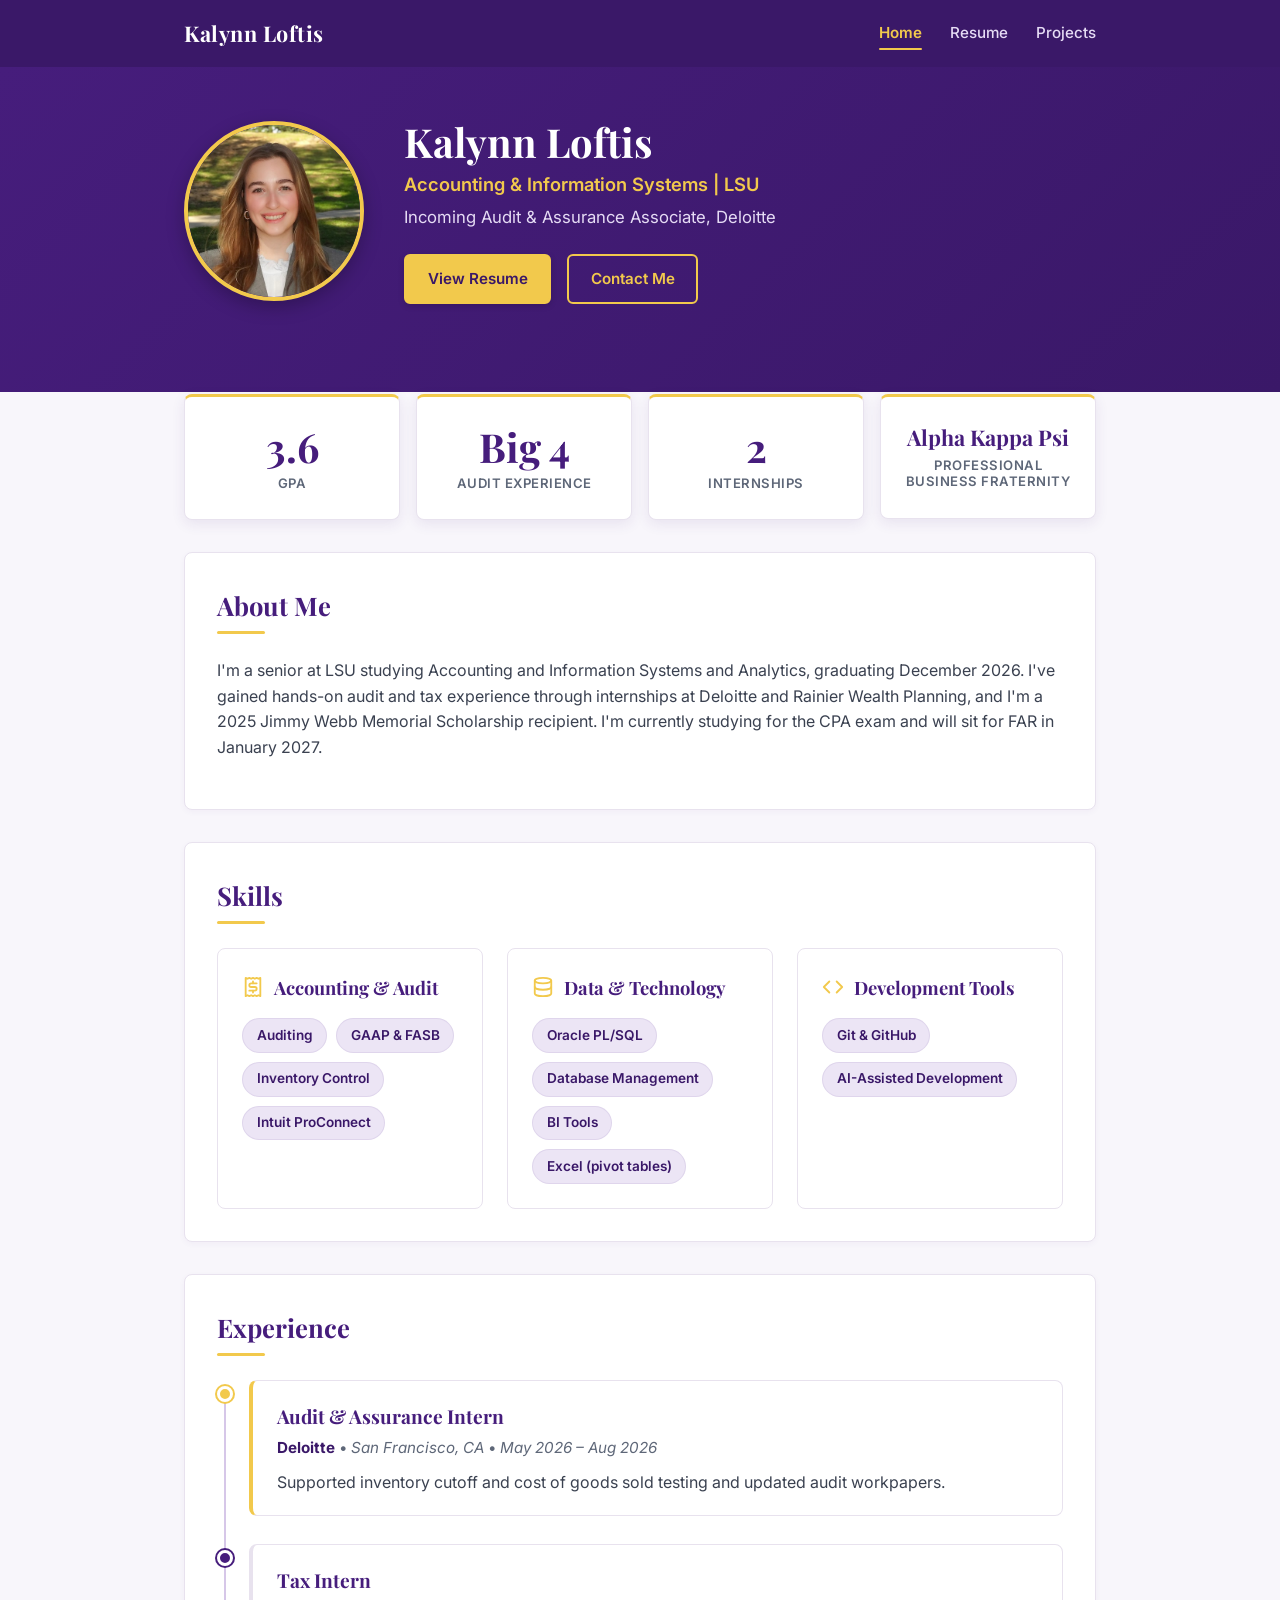
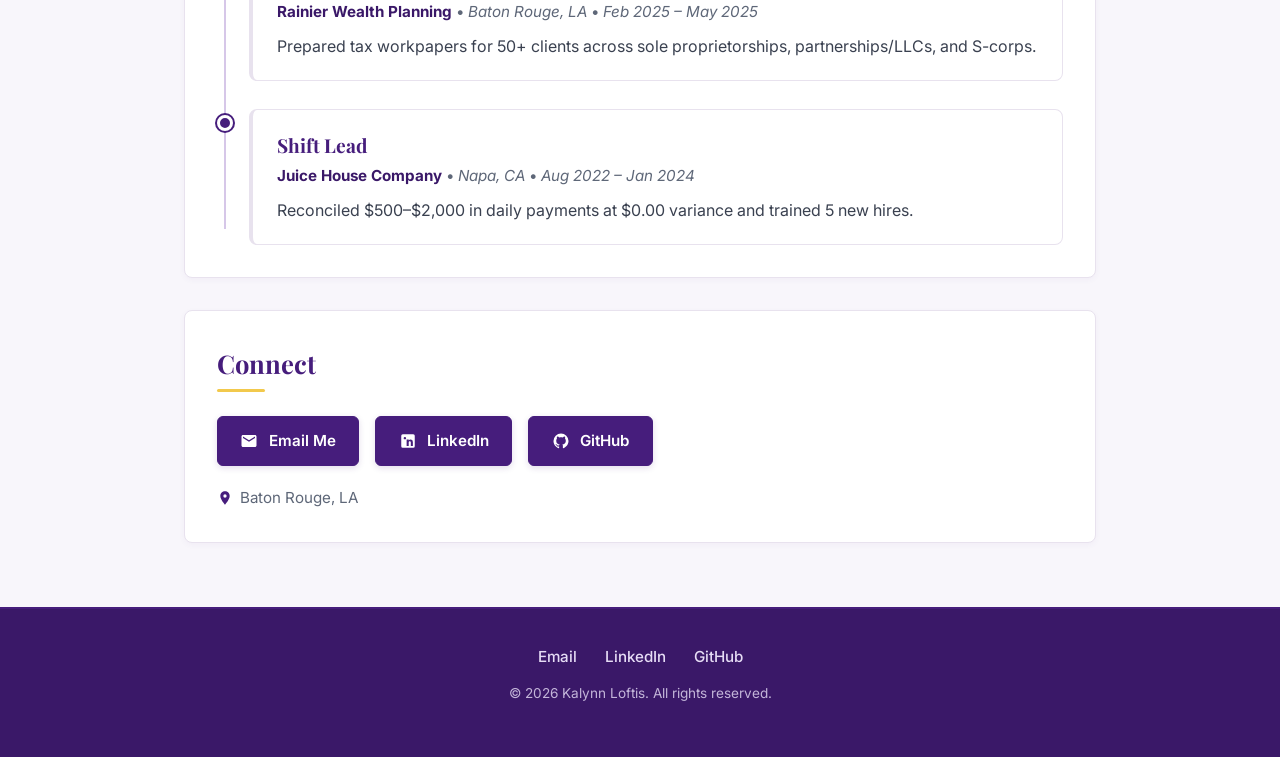
==== index.html @ 064699c9 "Add CPA exam plans to About Me and Professional Development on resume" ====
<!DOCTYPE html>
<html lang="en">
<head>
  <meta charset="UTF-8">
  <meta name="viewport" content="width=device-width, initial-scale=1.0">
  <title>Home | Kalynn Loftis - Accounting & Information Systems</title>
  <link rel="preconnect" href="https://fonts.googleapis.com">
  <link rel="preconnect" href="https://fonts.gstatic.com" crossorigin>
  <link href="https://fonts.googleapis.com/css2?family=Inter:wght@400;500;600;700&family=Playfair+Display:wght@600;700;800&display=swap" rel="stylesheet">
  <link rel="stylesheet" href="styles.css?v=5">
</head>
<body>
  <header>
    <div class="nav-container">
      <a href="index.html" class="logo">Kalynn Loftis</a>
      <nav>
        <ul>
          <li><a href="index.html" class="active">Home</a></li>
          <li><a href="resume.html">Resume</a></li>
          <li><a href="project.html">Projects</a></li>
        </ul>
      </nav>
    </div>
  </header>

  <!-- Homepage Hero Header (Edge-to-Edge, Square Corners) -->
  <div class="hero-header">
    <div class="hero-container">
      <div class="hero-headshot-wrapper">
        <img src="kalynn-headshot.jpg" alt="Professional headshot of Kalynn Loftis in business attire" class="hero-headshot">
      </div>
      <div class="hero-content">
        <h1 class="hero-name">Kalynn Loftis</h1>
        <p class="hero-subline-1">Accounting &amp; Information Systems | LSU</p>
        <p class="hero-subline-2">Incoming Audit &amp; Assurance Associate, Deloitte</p>
        <div class="hero-buttons">
          <a href="resume.html" class="btn btn-solid">View Resume</a>
          <a href="#contact" class="btn btn-outline">Contact Me</a>
        </div>
      </div>
    </div>
  </div>

  <main>
    <!-- Quick-Stats Row (Overlapping the Hero by 30px) -->
    <div class="stats-row">
      <div class="stat-card">
        <div class="stat-value" aria-label="3.6">3.6</div>
        <div class="stat-label">GPA</div>
      </div>
      <div class="stat-card">
        <div class="stat-value">Big 4</div>
        <div class="stat-label">Audit Experience</div>
      </div>
      <div class="stat-card">
        <div class="stat-value" aria-label="2">2</div>
        <div class="stat-label">Internships</div>
      </div>
      <div class="stat-card">
        <div class="stat-value stat-value-sm">Alpha Kappa Psi</div>
        <div class="stat-label">Professional Business Fraternity</div>
      </div>
    </div>

    <!-- About Me Section -->
    <section id="about-me">
      <h2>About Me</h2>
      <p>I'm a senior at LSU studying Accounting and Information Systems and Analytics, graduating December 2026. I've gained hands-on audit and tax experience through internships at Deloitte and Rainier Wealth Planning, and I'm a 2025 Jimmy Webb Memorial Scholarship recipient. I'm currently studying for the CPA exam and will sit for FAR in January 2027.</p>
    </section>

    <!-- Skills Section -->
    <section id="skills">
      <h2>Skills</h2>
      <div class="skills-grid">
        <!-- Accounting & Audit Card -->
        <div class="skill-category-card">
          <div class="skill-category-header">
            <svg class="skill-category-icon" viewBox="0 0 24 24" fill="none" stroke="currentColor" stroke-width="2" stroke-linecap="round" stroke-linejoin="round">
              <path d="M4 2v20l2-1 2 1 2-1 2 1 2-1 2 1 2-1 2 1V2l-2 1-2-1-2 1-2-1-2 1-2-1-2 1Z"/>
              <path d="M16 8h-6a2 2 0 1 0 0 4h4a2 2 0 1 1 0 4H8"/>
              <path d="M12 6v2m0 8v2"/>
            </svg>
            <h3 class="skill-category-title">Accounting &amp; Audit</h3>
          </div>
          <div class="tags">
            <span class="tag">Auditing</span>
            <span class="tag">GAAP &amp; FASB</span>
            <span class="tag">Inventory Control</span>
            <span class="tag">Intuit ProConnect</span>
          </div>
        </div>

        <!-- Data & Technology Card -->
        <div class="skill-category-card">
          <div class="skill-category-header">
            <svg class="skill-category-icon" viewBox="0 0 24 24" fill="none" stroke="currentColor" stroke-width="2" stroke-linecap="round" stroke-linejoin="round">
              <ellipse cx="12" cy="5" rx="9" ry="3"/>
              <path d="M3 5V19A9 3 0 0 0 21 19V5"/>
              <path d="M3 12A9 3 0 0 0 21 12"/>
            </svg>
            <h3 class="skill-category-title">Data &amp; Technology</h3>
          </div>
          <div class="tags">
            <span class="tag">Oracle PL/SQL</span>
            <span class="tag">Database Management</span>
            <span class="tag">BI Tools</span>
            <span class="tag">Excel (pivot tables)</span>
          </div>
        </div>

        <!-- Development Tools Card -->
        <div class="skill-category-card">
          <div class="skill-category-header">
            <svg class="skill-category-icon" viewBox="0 0 24 24" fill="none" stroke="currentColor" stroke-width="2" stroke-linecap="round" stroke-linejoin="round">
              <polyline points="16 18 22 12 16 6"/>
              <polyline points="8 6 2 12 8 18"/>
            </svg>
            <h3 class="skill-category-title">Development Tools</h3>
          </div>
          <div class="tags">
            <span class="tag">Git &amp; GitHub</span>
            <span class="tag">AI-Assisted Development</span>
          </div>
        </div>
      </div>
    </section>

    <!-- Experience Timeline Section -->
    <section id="experience">
      <h2>Experience</h2>
      <div class="timeline">
        <!-- Deloitte (Most Recent - Gold Dot) -->
        <div class="timeline-item">
          <div class="timeline-dot dot-gold"></div>
          <div class="timeline-content">
            <h3 class="timeline-title">Audit &amp; Assurance Intern</h3>
            <p class="timeline-meta"><strong>Deloitte</strong> &bull; <em>San Francisco, CA</em> &bull; <em>May 2026 – Aug 2026</em></p>
            <p class="timeline-desc">Supported inventory cutoff and cost of goods sold testing and updated audit workpapers.</p>
          </div>
        </div>

        <!-- Rainier Wealth Planning (Purple Dot) -->
        <div class="timeline-item">
          <div class="timeline-dot"></div>
          <div class="timeline-content">
            <h3 class="timeline-title">Tax Intern</h3>
            <p class="timeline-meta"><strong>Rainier Wealth Planning</strong> &bull; <em>Baton Rouge, LA</em> &bull; <em>Feb 2025 – May 2025</em></p>
            <p class="timeline-desc">Prepared tax workpapers for 50+ clients across sole proprietorships, partnerships/LLCs, and S-corps.</p>
          </div>
        </div>

        <!-- Juice House Company (Purple Dot) -->
        <div class="timeline-item">
          <div class="timeline-dot"></div>
          <div class="timeline-content">
            <h3 class="timeline-title">Shift Lead</h3>
            <p class="timeline-meta"><strong>Juice House Company</strong> &bull; <em>Napa, CA</em> &bull; <em>Aug 2022 – Jan 2024</em></p>
            <p class="timeline-desc">Reconciled $500–$2,000 in daily payments at $0.00 variance and trained 5 new hires.</p>
          </div>
        </div>
      </div>
    </section>

    <!-- Connect Section -->
    <section id="contact">
      <h2>Connect</h2>
      <div class="contact-buttons">
        <a href="mailto:kalynnloftis02@gmail.com" class="btn-contact">
          <svg viewBox="0 0 24 24"><path fill="currentColor" d="M20 4H4c-1.1 0-1.99.9-1.99 2L2 18c0 1.1.9 2 2 2h16c1.1 0 2-.9 2-2V6c0-1.1-.9-2-2-2zm0 4l-8 5-8-5V6l8 5 8-5v2z"/></svg>
          Email Me
        </a>
        <a href="https://www.linkedin.com/in/kalynn-loftis-60a675395" target="_blank" rel="noopener noreferrer" class="btn-contact">
          <svg viewBox="0 0 24 24"><path fill="currentColor" d="M19 3a2 2 0 0 1 2 2v14a2 2 0 0 1-2 2H5a2 2 0 0 1-2-2V5a2 2 0 0 1 2-2h14m-.5 15.5v-5.3a3.26 3.26 0 0 0-3.26-3.26c-.85 0-1.84.52-2.28 1.3v-1.11h-2.79v8.37h2.79v-4.93c0-.77.62-1.4 1.39-1.4a1.4 1.4 0 0 1 1.4 1.4v4.93h2.75M6.46 10.9h2.79v8.37H6.46v-8.37M7.86 6.54a1.63 1.63 0 1 0 0 3.26 1.63 1.63 0 0 0 0-3.26z"/></svg>
          LinkedIn
        </a>
        <a href="https://github.com/kalynnloftis02" target="_blank" rel="noopener noreferrer" class="btn-contact">
          <svg viewBox="0 0 24 24"><path fill="currentColor" d="M12 2A10 10 0 0 0 2 12c0 4.42 2.87 8.17 6.84 9.5.5.08.66-.23.66-.5v-1.69c-2.77.6-3.36-1.34-3.36-1.34-.46-1.16-1.11-1.47-1.11-1.47-.91-.62.07-.6.07-.6 1 .07 1.53 1.03 1.53 1.03.87 1.52 2.34 1.07 2.91.83.09-.65.35-1.09.63-1.34-2.22-.25-4.55-1.11-4.55-4.92 0-1.11.38-2 1.03-2.71-.1-.25-.45-1.29.1-2.64 0 0 .84-.27 2.75 1.02.79-.22 1.65-.33 2.5-.33.85 0 1.71.11 2.5.33 1.91-1.29 2.75-1.02 2.75-1.02.55 1.35.2 2.39.1 2.64.65.71 1.03 1.6 1.03 2.71 0 3.82-2.34 4.66-4.57 4.91.36.31.69.92.69 1.85V21c0 .27.16.59.67.5C19.14 20.16 22 16.42 22 12A10 10 0 0 0 12 2z"/></svg>
          GitHub
        </a>
      </div>
      <p class="contact-location">
        <svg viewBox="0 0 24 24" width="16" height="16"><path fill="currentColor" d="M12 2C8.13 2 5 5.13 5 9c0 5.25 7 13 7 13s7-7.75 7-13c0-3.87-3.13-7-7-7zm0 9.5a2.5 2.5 0 0 1 0-5 2.5 2.5 0 0 1 0 5z"/></svg>
        Baton Rouge, LA
      </p>
    </section>
  </main>

  <footer>
    <ul class="footer-links">
      <li><a href="mailto:kalynnloftis02@gmail.com">Email</a></li>
      <li><a href="https://www.linkedin.com/in/kalynn-loftis-60a675395" target="_blank" rel="noopener noreferrer">LinkedIn</a></li>
      <li><a href="https://github.com/kalynnloftis02" target="_blank" rel="noopener noreferrer">GitHub</a></li>
    </ul>
    <p class="footer-copy">&copy; 2026 Kalynn Loftis. All rights reserved.</p>
  </footer>

  <script>
    (function () {
      // Skip animation if the visitor prefers reduced motion
      if (window.matchMedia && window.matchMedia('(prefers-reduced-motion: reduce)').matches) {
        return;
      }

      var statsRow = document.querySelector('.stats-row');
      if (!statsRow) return;

      var countItems = [
        { el: document.querySelector('.stats-row .stat-card:nth-child(1) .stat-value'), target: 3.6, decimals: 1 },
        { el: document.querySelector('.stats-row .stat-card:nth-child(3) .stat-value'), target: 2, decimals: 0 }
      ];

      var fadeItems = [
        document.querySelector('.stats-row .stat-card:nth-child(2) .stat-value'),
        document.querySelector('.stats-row .stat-card:nth-child(4) .stat-value')
      ];

      if (!countItems[0].el || !countItems[1].el || !fadeItems[0] || !fadeItems[1]) {
        return;
      }

      function startAnimation() {
        var duration = 2000; // ~2 seconds
        var startTime = null;

        // Initialize values as animation begins
        countItems.forEach(function (item) {
          item.el.textContent = (0).toFixed(item.decimals);
        });
        fadeItems.forEach(function (el) {
          el.style.opacity = '0';
        });

        function step(timestamp) {
          if (!startTime) startTime = timestamp;
          var elapsed = timestamp - startTime;
          var progress = Math.min(elapsed / duration, 1);
          // Ease-out cubic for smooth deceleration at the end
          var eased = 1 - Math.pow(1 - progress, 3);

          countItems.forEach(function (item) {
            var current = item.target * eased;
            item.el.textContent = item.decimals > 0 ? current.toFixed(item.decimals) : Math.round(current);
          });

          fadeItems.forEach(function (el) {
            el.style.opacity = eased;
          });

          if (progress < 1) {
            requestAnimationFrame(step);
          } else {
            // Guarantee exact final numbers at completion
            countItems.forEach(function (item) {
              item.el.textContent = item.decimals > 0 ? item.target.toFixed(item.decimals) : item.target;
            });
            fadeItems.forEach(function (el) {
              el.style.opacity = '';
            });
          }
        }

        requestAnimationFrame(step);
      }

      // Start animation when stats row scrolls into view (run only once)
      if ('IntersectionObserver' in window) {
        var observer = new IntersectionObserver(function (entries, obs) {
          entries.forEach(function (entry) {
            if (entry.isIntersecting) {
              obs.unobserve(entry.target);
              startAnimation();
            }
          });
        }, { threshold: 0.15 });

        observer.observe(statsRow);
      } else {
        startAnimation();
      }
    })();
  </script>
</body>
</html>
---- styles.css ----
/* Google Fonts */
@import url('https://fonts.googleapis.com/css2?family=Inter:wght@400;500;600;700&family=Playfair+Display:wght@600;700;800&display=swap');

/* LSU-Inspired Purple & Gold Design System */
:root {
  --purple-main: #461D7C;       /* Main LSU Deep Purple */
  --purple-dark: #3A1868;       /* Darker Purple for Nav & Footer */
  --gold: #F2C94C;              /* LSU Accent Gold */
  --gold-hover: #DFB63E;        /* Darker Gold for Hover */
  --bg-page: #F8F6FB;           /* Soft Lavender-White Page Background */
  --bg-card: #FFFFFF;           /* Crisp White for Cards */
  --lavender-tag: #ECE5F5;      /* Skill Tag Background */
  --lavender-light: #E6DCF5;    /* Light Lavender for Nav & Subtitles */
  --lavender-line: #D6C7E8;     /* Lavender for Timeline Line */
  --text-body: #3A4150;         /* Dark Gray with Accessible AAA Contrast */
  --text-muted: #5E6778;        /* Muted Gray */
  --border-color: #E8E2EE;      /* Soft Purple-Tinted Border */
  --max-width: 960px;
  --radius: 8px;
  --transition: all 0.2s ease-in-out;
}

html {
  scroll-behavior: smooth;
}

* {
  box-sizing: border-box;
  margin: 0;
  padding: 0;
}

body {
  font-family: 'Inter', -apple-system, BlinkMacSystemFont, 'Segoe UI', Roboto, sans-serif;
  line-height: 1.6;
  color: var(--text-body);
  background-color: var(--bg-page);
  min-height: 100vh;
  display: flex;
  flex-direction: column;
  overflow-x: hidden;
}

/* Subtle Fade-in Animation for Sections */
@keyframes fadeInUp {
  from {
    opacity: 0;
    transform: translateY(10px);
  }
  to {
    opacity: 1;
    transform: translateY(0);
  }
}

main section {
  animation: fadeInUp 0.4s ease-out;
}

@media (prefers-reduced-motion: reduce) {
  html {
    scroll-behavior: auto;
  }
  main section {
    animation: none !important;
  }
  * {
    transition: none !important;
  }
}

/* Typography */
h1, h2, h3, .logo, .hero-name {
  font-family: 'Playfair Display', Georgia, serif;
}

h1 {
  font-size: 2.2rem;
  color: var(--purple-main);
  margin-bottom: 0.75rem;
}

h2 {
  font-size: 1.6rem;
  color: var(--purple-main);
  margin-bottom: 1.5rem;
  position: relative;
  padding-bottom: 0.5rem;
}

h2::after {
  content: '';
  position: absolute;
  left: 0;
  bottom: 0;
  width: 48px;
  height: 3px;
  background-color: var(--gold);
  border-radius: 2px;
}

h3 {
  font-size: 1.2rem;
  color: var(--purple-main);
  margin-bottom: 0.4rem;
}

p {
  margin-bottom: 1rem;
  color: var(--text-body);
}

a {
  color: var(--purple-main);
  transition: var(--transition);
}

a:hover {
  color: var(--purple-dark);
}

/* Navigation Bar - Seamless with Hero */
header {
  background-color: var(--purple-dark);
  border-bottom: none;
  position: sticky;
  top: 0;
  z-index: 100;
}

.nav-container {
  max-width: var(--max-width);
  margin: 0 auto;
  padding: 1rem 1.5rem;
  display: flex;
  justify-content: space-between;
  align-items: center;
  flex-wrap: wrap;
  gap: 1rem;
}

.logo {
  font-weight: 700;
  font-size: 1.35rem;
  color: #FFFFFF;
  text-decoration: none;
  letter-spacing: 0.5px;
}

.logo:hover {
  color: var(--gold);
}

nav ul {
  list-style: none;
  display: flex;
  gap: 1.75rem;
  align-items: center;
}

nav a {
  text-decoration: none;
  color: var(--lavender-light);
  font-weight: 500;
  font-size: 0.95rem;
  transition: var(--transition);
  padding: 0.25rem 0;
  position: relative;
}

nav a:hover {
  color: var(--gold);
}

nav a.active {
  color: var(--gold);
  font-weight: 600;
}

nav a.active::after {
  content: '';
  position: absolute;
  left: 0;
  bottom: -4px;
  width: 100%;
  height: 2px;
  background-color: var(--gold);
  border-radius: 2px;
}

/* Homepage Hero Header - Full Width, Edge-to-Edge with Square Corners */
.hero-header {
  background: linear-gradient(135deg, var(--purple-main) 0%, var(--purple-dark) 100%);
  color: #FFFFFF;
  padding: 3.25rem 0 5.5rem 0;
  width: 100%;
  border-radius: 0 !important;
  border: none !important;
  margin: 0 !important;
  box-shadow: none !important;
}

.hero-container {
  max-width: var(--max-width);
  margin: 0 auto;
  padding: 0 1.5rem;
  display: flex;
  align-items: center;
  gap: 2.5rem;
  width: 100%;
}

.hero-headshot-wrapper {
  width: 180px;
  height: 180px;
  border-radius: 50%;
  overflow: hidden;
  flex-shrink: 0;
  border: 4px solid var(--gold);
  box-shadow: 0 6px 18px rgba(0, 0, 0, 0.25);
  display: flex;
  align-items: center;
  justify-content: center;
}

.hero-headshot {
  width: 100%;
  height: 100%;
  object-fit: cover;
  object-position: center 45%;
  transform: scale(1.8) translateY(-4%);
  transform-origin: center 45%;
  display: block;
}

.hero-content {
  flex: 1;
}

.hero-name {
  font-size: 2.5rem;
  color: #FFFFFF;
  margin-bottom: 0.35rem;
  line-height: 1.15;
}

.hero-subline-1 {
  font-size: 1.15rem;
  font-weight: 600;
  color: var(--gold);
  margin-bottom: 0.25rem;
}

.hero-subline-2 {
  font-size: 1.05rem;
  color: var(--lavender-light);
  margin-bottom: 1.5rem;
}

.hero-buttons {
  display: flex;
  gap: 1rem;
  flex-wrap: wrap;
}

/* Page Banner (Shorter Hero Header for Inner Pages) */
.page-banner {
  background: linear-gradient(135deg, var(--purple-main) 0%, var(--purple-dark) 100%);
  color: #FFFFFF;
  padding: 2.25rem 0 2.5rem 0;
  width: 100%;
  border-radius: 0 !important;
  border: none !important;
  margin: 0 !important;
  box-shadow: none !important;
}

.page-banner-container {
  max-width: var(--max-width);
  margin: 0 auto;
  padding: 0 1.5rem;
}

.page-banner-title {
  font-family: 'Playfair Display', Georgia, serif;
  font-size: 2.35rem;
  font-weight: 700;
  color: #FFFFFF;
  line-height: 1.15;
  margin-bottom: 0.45rem;
}

.page-banner-divider {
  width: 48px;
  height: 3px;
  background-color: var(--gold);
  border-radius: 2px;
  margin-bottom: 0.65rem;
}

.page-banner-subtitle {
  font-size: 1.05rem;
  font-weight: 500;
  color: var(--lavender-light);
  margin-bottom: 0;
  letter-spacing: 0.2px;
}

/* Hero Action Buttons */
.btn {
  display: inline-flex;
  align-items: center;
  justify-content: center;
  padding: 0.65rem 1.35rem;
  border-radius: 6px;
  font-weight: 600;
  font-size: 0.95rem;
  text-decoration: none;
  transition: var(--transition);
  cursor: pointer;
}

.btn-solid {
  background-color: var(--gold);
  color: var(--purple-dark);
  border: 2px solid var(--gold);
  box-shadow: 0 2px 6px rgba(0, 0, 0, 0.15);
}

.btn-solid:hover {
  background-color: var(--gold-hover);
  border-color: var(--gold-hover);
  color: var(--purple-dark);
  transform: translateY(-2px);
  box-shadow: 0 4px 10px rgba(242, 201, 76, 0.3);
}

.btn-outline {
  background-color: transparent;
  color: var(--gold);
  border: 2px solid var(--gold);
}

.btn-outline:hover {
  background-color: rgba(242, 201, 76, 0.15);
  color: #FFFFFF;
  border-color: #FFFFFF;
  transform: translateY(-2px);
}

/* Quick-Stats Row (Overlaps Hero Bottom by 30px, Identical Height) */
.stats-row {
  display: grid;
  grid-template-columns: repeat(4, 1fr);
  gap: 1rem;
  margin-top: -30px;
  margin-bottom: 2rem;
  position: relative;
  z-index: 10;
  align-items: start;
}

.stat-card {
  background-color: var(--bg-card);
  border: 1px solid var(--border-color);
  border-top: 3px solid var(--gold);
  border-radius: var(--radius);
  padding: 28px 1rem;
  text-align: center;
  box-shadow: 0 4px 14px rgba(70, 29, 124, 0.09);
  display: flex;
  flex-direction: column;
  justify-content: flex-start;
  align-items: center;
  transition: var(--transition);
}

.stat-card:hover {
  transform: translateY(-2px);
  box-shadow: 0 6px 18px rgba(70, 29, 124, 0.14);
}

.stat-value {
  font-family: 'Playfair Display', Georgia, serif;
  font-size: 2.5rem;
  font-weight: 700;
  color: var(--purple-main);
  line-height: 1.1;
  margin-bottom: 0.4rem;
}

.stat-value.stat-value-sm {
  font-size: 1.35rem;
  white-space: nowrap;
  line-height: 1.2;
}

.stat-label {
  font-size: 0.82rem;
  font-weight: 600;
  color: var(--text-muted);
  text-transform: uppercase;
  letter-spacing: 0.5px;
  line-height: 1.25;
}

/* Main Content Layout */
main {
  flex: 1;
  max-width: var(--max-width);
  width: 100%;
  margin: 2rem auto;
  padding: 0 1.5rem;
}

/* Section Cards inside Main */
main section {
  background-color: var(--bg-card);
  border: 1px solid var(--border-color);
  border-radius: var(--radius);
  padding: 2rem;
  margin-bottom: 2rem;
  box-shadow: 0 2px 6px rgba(70, 29, 124, 0.04);
}

/* Grids */
.grid {
  display: grid;
  grid-template-columns: repeat(auto-fit, minmax(280px, 1fr));
  gap: 1.5rem;
  margin-top: 1rem;
}

/* Standard Cards */
.card {
  border: 1px solid var(--border-color);
  border-radius: var(--radius);
  padding: 1.35rem;
  background-color: var(--bg-card);
  transition: var(--transition);
}

/* Experience Cards on Resume & Projects */
#work-history .card,
#featured-projects .card {
  border-left: 4px solid var(--gold);
  background-color: var(--bg-card);
}

#work-history .card:hover,
#featured-projects .card:hover {
  transform: translateY(-2px);
  box-shadow: 0 6px 16px rgba(70, 29, 124, 0.08);
  border-left-color: var(--gold);
}

/* Education Card */
.education-card {
  border-left: 4px solid var(--purple-main) !important;
  background-color: var(--bg-card);
  padding: 1.5rem;
}

.education-card:hover {
  transform: translateY(-2px);
  box-shadow: 0 6px 16px rgba(70, 29, 124, 0.08);
}

.education-degree {
  font-family: 'Playfair Display', Georgia, serif;
  font-size: 1.25rem;
  color: var(--purple-main);
  line-height: 1.35;
  margin-bottom: 0.35rem;
}

.education-institution {
  color: var(--text-muted);
  font-size: 0.95rem;
  margin-bottom: 0.75rem;
}

.education-institution strong {
  color: var(--purple-dark);
}

.education-gpa-container {
  margin-bottom: 1.15rem;
}

.education-gpa-badge {
  display: inline-flex;
  align-items: center;
  gap: 0.45rem;
  background-color: var(--lavender-tag);
  border: 1px solid rgba(70, 29, 124, 0.12);
  border-radius: 6px;
  padding: 0.25rem 0.75rem;
  font-size: 0.9rem;
  color: var(--purple-dark);
}

.education-gpa-badge strong {
  color: var(--purple-main);
}

.education-coursework {
  border-top: 1px solid var(--border-color);
  padding-top: 0.95rem;
}

.education-coursework-title {
  font-size: 0.9rem;
  font-weight: 600;
  color: var(--purple-dark);
  margin-bottom: 0.55rem;
}

/* Skills 3-Card Grid */
.skills-grid {
  display: grid;
  grid-template-columns: repeat(auto-fit, minmax(260px, 1fr));
  gap: 1.5rem;
  margin-top: 1rem;
}

.skills-grid-2x2 {
  display: grid;
  grid-template-columns: repeat(2, 1fr);
  gap: 1.5rem;
  margin-top: 1rem;
}

.skill-category-card {
  background: var(--bg-card);
  border: 1px solid var(--border-color);
  border-radius: var(--radius);
  padding: 1.5rem;
  transition: var(--transition);
}

.skill-category-card:hover {
  transform: translateY(-2px);
  box-shadow: 0 6px 16px rgba(70, 29, 124, 0.08);
}

.skill-category-header {
  display: flex;
  align-items: center;
  gap: 0.65rem;
  margin-bottom: 1rem;
}

.skill-category-icon {
  width: 22px;
  height: 22px;
  color: var(--gold);
  flex-shrink: 0;
}

.skill-category-title {
  font-family: 'Playfair Display', Georgia, serif;
  font-size: 1.15rem;
  color: var(--purple-main);
  font-weight: 700;
  margin: 0;
}

/* Skill Tags */
.tags {
  display: flex;
  flex-wrap: wrap;
  gap: 0.55rem;
  margin-top: 0.25rem;
}

.tag {
  background-color: var(--lavender-tag);
  color: var(--purple-dark);
  padding: 0.35rem 0.85rem;
  border-radius: 9999px;
  font-size: 0.85rem;
  font-weight: 600;
  border: 1px solid rgba(70, 29, 124, 0.08);
  transition: var(--transition);
}

.tag:hover {
  background-color: #E2D7F0;
  color: var(--purple-main);
}

.tag-sm {
  font-size: 0.8rem;
  padding: 0.25rem 0.7rem;
}

/* Vertical Experience Timeline */
.timeline {
  position: relative;
  padding-left: 2rem;
  margin-top: 1.25rem;
}

.timeline::before {
  content: '';
  position: absolute;
  left: 7px;
  top: 8px;
  bottom: 16px;
  width: 2px;
  background-color: var(--lavender-line);
}

.timeline-item {
  position: relative;
  margin-bottom: 1.75rem;
}

.timeline-item:last-child {
  margin-bottom: 0;
}

.timeline-dot {
  position: absolute;
  left: -2rem;
  top: 6px;
  width: 16px;
  height: 16px;
  border-radius: 50%;
  background-color: var(--purple-main);
  border: 3px solid #FFFFFF;
  box-shadow: 0 0 0 2px var(--purple-main);
  z-index: 1;
}

.timeline-dot.dot-gold {
  background-color: var(--gold);
  box-shadow: 0 0 0 2px var(--gold);
}

.timeline-content {
  background-color: var(--bg-card);
  border: 1px solid var(--border-color);
  border-left: 4px solid var(--border-color);
  border-radius: var(--radius);
  padding: 1.25rem 1.5rem;
  transition: var(--transition);
}

.timeline-item:first-child .timeline-content {
  border-left-color: var(--gold);
}

.timeline-content:hover {
  transform: translateY(-2px);
  box-shadow: 0 6px 16px rgba(70, 29, 124, 0.08);
}

.timeline-title {
  font-family: 'Playfair Display', Georgia, serif;
  font-size: 1.2rem;
  color: var(--purple-main);
  margin-bottom: 0.25rem;
}

.timeline-meta {
  color: var(--text-muted);
  font-size: 0.95rem;
  margin-bottom: 0.6rem;
}

.timeline-meta strong {
  color: var(--purple-dark);
}

.timeline-desc {
  color: var(--text-body);
  margin-bottom: 0;
}

.timeline-content .bullet-list {
  padding-left: 1.25rem;
  margin-top: 0.75rem;
  margin-bottom: 0;
}

.timeline-content .bullet-list li {
  margin-bottom: 0.5rem;
  color: var(--text-body);
  font-size: 0.95rem;
  line-height: 1.55;
}

.timeline-content .bullet-list li:last-child {
  margin-bottom: 0;
}

/* Connect timeline dots cleanly without trailing line */
.timeline-connected::before {
  display: none !important;
}

.timeline-connected .timeline-item:not(:last-child)::after {
  content: '';
  position: absolute;
  left: -25px;
  top: 18px;
  bottom: -1.75rem;
  width: 2px;
  background-color: var(--lavender-line);
}

/* Contact / Connect Section & Purple Buttons */
.contact-buttons {
  display: flex;
  flex-wrap: wrap;
  gap: 1rem;
  margin-bottom: 1.25rem;
  margin-top: 0.5rem;
}

.btn-contact {
  display: inline-flex;
  align-items: center;
  gap: 0.65rem;
  background-color: var(--purple-main);
  color: #FFFFFF;
  padding: 0.75rem 1.4rem;
  border-radius: 6px;
  text-decoration: none;
  font-weight: 600;
  font-size: 0.95rem;
  transition: var(--transition);
  border: 1px solid var(--purple-main);
  box-shadow: 0 2px 6px rgba(70, 29, 124, 0.15);
}

.btn-contact:hover {
  background-color: var(--purple-dark);
  color: var(--gold);
  border-color: var(--purple-dark);
  transform: translateY(-2px);
  box-shadow: 0 4px 12px rgba(70, 29, 124, 0.25);
}

.btn-contact svg {
  width: 18px;
  height: 18px;
  flex-shrink: 0;
}

.contact-location {
  font-size: 0.95rem;
  color: var(--text-muted);
  display: flex;
  align-items: center;
  gap: 0.45rem;
  text-align: left;
  margin-bottom: 0;
}

.contact-location svg {
  color: var(--purple-main);
  flex-shrink: 0;
}

/* Lists */
ul.bullet-list {
  padding-left: 1.25rem;
  margin-bottom: 1rem;
}

ul.bullet-list li {
  margin-bottom: 0.45rem;
  color: var(--text-body);
}

/* Campus Involvement & Awards Styled List */
.involvement-list {
  list-style: none;
  display: flex;
  flex-direction: column;
  gap: 0.85rem;
  margin-top: 0.5rem;
  padding-left: 0;
}

.involvement-item {
  display: flex;
  align-items: center;
  gap: 0.9rem;
  background-color: var(--bg-card);
  border: 1px solid var(--border-color);
  border-left: 4px solid var(--purple-main);
  border-radius: var(--radius);
  padding: 1rem 1.25rem;
  font-size: 0.98rem;
  color: var(--text-body);
  transition: var(--transition);
}

.involvement-item.item-gold {
  border-left-color: var(--gold);
}

.involvement-item:hover {
  transform: translateY(-2px);
  box-shadow: 0 6px 16px rgba(70, 29, 124, 0.08);
}

.involvement-icon {
  width: 22px;
  height: 22px;
  flex-shrink: 0;
}

.involvement-icon.icon-purple {
  color: var(--purple-main);
}

.involvement-icon.icon-gold {
  color: var(--gold);
}

/* Footer */
footer {
  background-color: var(--purple-dark);
  color: var(--lavender-light);
  border-top: 2px solid var(--purple-main);
  text-align: center;
  padding: 2.25rem 1.5rem;
  font-size: 0.95rem;
  margin-top: auto;
}

.footer-links {
  list-style: none;
  display: flex;
  justify-content: center;
  flex-wrap: wrap;
  gap: 1.75rem;
  margin-bottom: 0.85rem;
}

.footer-links a {
  color: var(--lavender-light);
  text-decoration: none;
  font-weight: 500;
  transition: var(--transition);
}

.footer-links a:hover {
  color: var(--gold);
}

.footer-copy {
  color: #C3B5D9;
  font-size: 0.85rem;
}

/* Featured Project Badge & Header */
.featured-badge {
  display: inline-flex;
  align-items: center;
  gap: 0.4rem;
  background-color: rgba(242, 201, 76, 0.15);
  border: 1px solid var(--gold);
  color: var(--purple-dark);
  font-size: 0.82rem;
  font-weight: 700;
  text-transform: uppercase;
  letter-spacing: 0.75px;
  padding: 0.35rem 0.85rem;
  border-radius: 9999px;
  margin-bottom: 0.85rem;
}

.featured-badge-icon {
  width: 14px;
  height: 14px;
  color: #D4A017;
  fill: currentColor;
}

.project-headline {
  font-family: 'Playfair Display', Georgia, serif;
  font-size: 1.95rem;
  color: var(--purple-main);
  line-height: 1.25;
  margin-bottom: 0.45rem;
}

.project-subhead {
  font-size: 1rem;
  color: var(--text-muted);
  margin-bottom: 1rem;
}

/* Project Stats Grid (4 Cards) */
.project-stats-grid {
  display: grid;
  grid-template-columns: repeat(4, 1fr);
  gap: 1rem;
  margin-top: 1.5rem;
  margin-bottom: 0.5rem;
}

.project-stat-card {
  background-color: var(--bg-card);
  border: 1px solid var(--border-color);
  border-top: 3px solid var(--gold);
  border-radius: var(--radius);
  padding: 1.25rem 0.85rem;
  text-align: center;
  box-shadow: 0 4px 12px rgba(70, 29, 124, 0.06);
  transition: var(--transition);
}

.project-stat-card:hover {
  transform: translateY(-2px);
  box-shadow: 0 6px 16px rgba(70, 29, 124, 0.1);
}

.project-stat-val {
  font-family: 'Playfair Display', Georgia, serif;
  font-size: 1.95rem;
  font-weight: 700;
  color: var(--purple-main);
  line-height: 1.15;
  margin-bottom: 0.35rem;
}

.project-stat-lbl {
  font-size: 0.8rem;
  font-weight: 600;
  color: var(--text-muted);
  text-transform: uppercase;
  letter-spacing: 0.5px;
  line-height: 1.25;
}

/* Chart Container & Styling */
.chart-container-box {
  position: relative;
  width: 100%;
  height: 350px;
  margin: 1.25rem 0 0.75rem 0;
}

.chart-caption {
  font-size: 0.88rem;
  color: var(--text-muted);
  text-align: center;
  margin-top: 0.65rem;
  margin-bottom: 0;
}

/* My Role Section */
.my-role-grid {
  display: grid;
  grid-template-columns: 1fr 1fr;
  gap: 2rem;
  align-items: center;
  margin-top: 1.25rem;
}

.project-chart-img {
  width: 100%;
  height: auto;
  border-radius: var(--radius);
  border: 1px solid var(--border-color);
  box-shadow: 0 4px 14px rgba(70, 29, 124, 0.08);
  display: block;
}

.my-role-text {
  font-size: 1.05rem;
  line-height: 1.75;
  color: var(--text-body);
}

/* Threats & Controls Mapping */
.threat-control-list {
  display: flex;
  flex-direction: column;
  gap: 1rem;
  margin-top: 1.25rem;
}

.threat-control-row {
  display: grid;
  grid-template-columns: 1.2fr auto 1.2fr;
  align-items: center;
  gap: 1.25rem;
  background-color: var(--bg-card);
  border: 1px solid var(--border-color);
  border-radius: var(--radius);
  padding: 1.15rem 1.4rem;
  transition: var(--transition);
}

.threat-control-row:hover {
  transform: translateY(-2px);
  box-shadow: 0 6px 16px rgba(70, 29, 124, 0.08);
}

.threat-col {
  display: flex;
  align-items: center;
  gap: 0.6rem;
  color: var(--purple-dark);
  font-weight: 600;
  font-size: 0.98rem;
}

.threat-count {
  display: inline-block;
  background-color: var(--lavender-tag);
  color: var(--purple-main);
  padding: 0.2rem 0.65rem;
  border-radius: 9999px;
  font-size: 0.85rem;
  font-weight: 700;
  border: 1px solid rgba(70, 29, 124, 0.1);
  white-space: nowrap;
}

.tc-arrow {
  display: flex;
  align-items: center;
  justify-content: center;
  color: var(--gold);
}

.tc-arrow svg {
  width: 24px;
  height: 24px;
  stroke: var(--gold);
}

.control-col-theme {
  display: flex;
  align-items: center;
  gap: 0.6rem;
  color: var(--purple-dark);
  background-color: var(--lavender-tag);
  border: 1px solid rgba(70, 29, 124, 0.12);
  border-radius: 6px;
  padding: 0.65rem 1rem;
  font-weight: 600;
  font-size: 0.96rem;
}

.control-col-theme svg {
  width: 18px;
  height: 18px;
  color: var(--purple-main);
  flex-shrink: 0;
}

/* 2024 Incidents Cards */
.incidents-grid {
  display: grid;
  grid-template-columns: repeat(3, 1fr);
  gap: 1.25rem;
  margin-top: 1.25rem;
}

.incident-card {
  background-color: var(--bg-card);
  border: 1px solid var(--border-color);
  border-left: 4px solid var(--purple-main);
  border-radius: var(--radius);
  padding: 1.25rem 1.15rem;
  transition: var(--transition);
}

.incident-card:hover {
  transform: translateY(-2px);
  box-shadow: 0 6px 16px rgba(70, 29, 124, 0.08);
}

.incident-desc {
  font-size: 0.92rem;
  color: var(--text-body);
  line-height: 1.6;
  margin-top: 0.65rem;
  margin-bottom: 0;
}

.incident-name {
  font-family: 'Playfair Display', Georgia, serif;
  font-size: 1.12rem;
  color: var(--purple-main);
  margin-bottom: 0.4rem;
  line-height: 1.3;
}

.incident-date {
  display: inline-flex;
  align-items: center;
  gap: 0.4rem;
  color: var(--text-muted);
  font-size: 0.88rem;
  font-weight: 500;
}

.incident-date svg {
  width: 15px;
  height: 15px;
  color: var(--gold);
}

/* Project Bottom Navigation */
.project-footer-nav {
  display: flex;
  justify-content: space-between;
  align-items: center;
  flex-wrap: wrap;
  gap: 1rem;
  margin-top: 2rem;
  padding-top: 1.5rem;
  border-top: 1px solid var(--border-color);
}

/* Mobile & Phone Screens */
@media (max-width: 680px) {
  .nav-container {
    flex-direction: column;
    text-align: center;
    padding: 0.75rem 1rem;
    gap: 0.5rem;
  }

  nav ul {
    gap: 1.25rem;
  }

  .hero-header {
    padding: 2.25rem 0 3.25rem 0;
  }

  .hero-container {
    flex-direction: column;
    text-align: center;
    gap: 1.5rem;
  }

  .hero-headshot-wrapper {
    width: 160px;
    height: 160px;
    margin: 0 auto;
  }

  .hero-name {
    font-size: 2rem;
  }

  .hero-buttons {
    justify-content: center;
  }

  .stats-row {
    grid-template-columns: repeat(2, 1fr);
    gap: 0.75rem;
    margin-top: -30px;
    margin-bottom: 1.5rem;
  }

  .stat-card {
    padding: 0.75rem 0.5rem;
    min-height: 76px;
  }

  .stat-value {
    font-size: 1.4rem;
  }

  .stat-value.stat-value-sm {
    font-size: 1.05rem;
    white-space: normal;
  }

  .stat-label {
    font-size: 0.7rem;
  }

  .skills-grid {
    grid-template-columns: 1fr;
  }

  .timeline {
    padding-left: 1.75rem;
  }

  .timeline-dot {
    left: -1.75rem;
  }

  .timeline-content {
    padding: 1rem 1.15rem;
  }

  .contact-buttons {
    flex-direction: column;
  }

  .btn-contact {
    width: 100%;
    justify-content: center;
  }

  main {
    margin: 1.25rem auto;
    padding: 0 1rem;
  }

  main section {
    padding: 1.5rem 1.25rem;
    margin-bottom: 1.5rem;
  }

  .grid {
    grid-template-columns: 1fr;
  }

  .page-banner {
    padding: 1.75rem 0 2rem 0;
  }

  .page-banner-container {
    padding: 0 1rem;
  }

  .page-banner-title {
    font-size: 1.85rem;
  }

  .page-banner-subtitle {
    font-size: 0.95rem;
  }

  .skills-grid-2x2 {
    grid-template-columns: 1fr;
  }

  .timeline-connected .timeline-item:not(:last-child)::after {
    left: -21px;
  }

  .involvement-item {
    padding: 0.85rem 1rem;
    font-size: 0.92rem;
  }

  .project-headline {
    font-size: 1.55rem;
  }

  .project-stats-grid {
    grid-template-columns: repeat(2, 1fr);
    gap: 0.75rem;
  }

  .project-stat-val {
    font-size: 1.5rem;
  }

  .project-stat-lbl {
    font-size: 0.72rem;
  }

  .chart-container-box {
    height: 290px;
  }

  .my-role-grid {
    grid-template-columns: 1fr;
    gap: 1.25rem;
  }

  .threat-control-row {
    grid-template-columns: 1fr;
    gap: 0.65rem;
    padding: 1rem;
    text-align: center;
  }

  .threat-col {
    justify-content: center;
  }

  .tc-arrow {
    transform: rotate(90deg);
  }

  .control-col-theme {
    justify-content: center;
  }

  .incidents-grid {
    grid-template-columns: 1fr;
    gap: 0.85rem;
  }

  .project-footer-nav {
    flex-direction: column;
    align-items: stretch;
  }

  .project-footer-nav .btn {
    width: 100%;
    justify-content: center;
  }
}
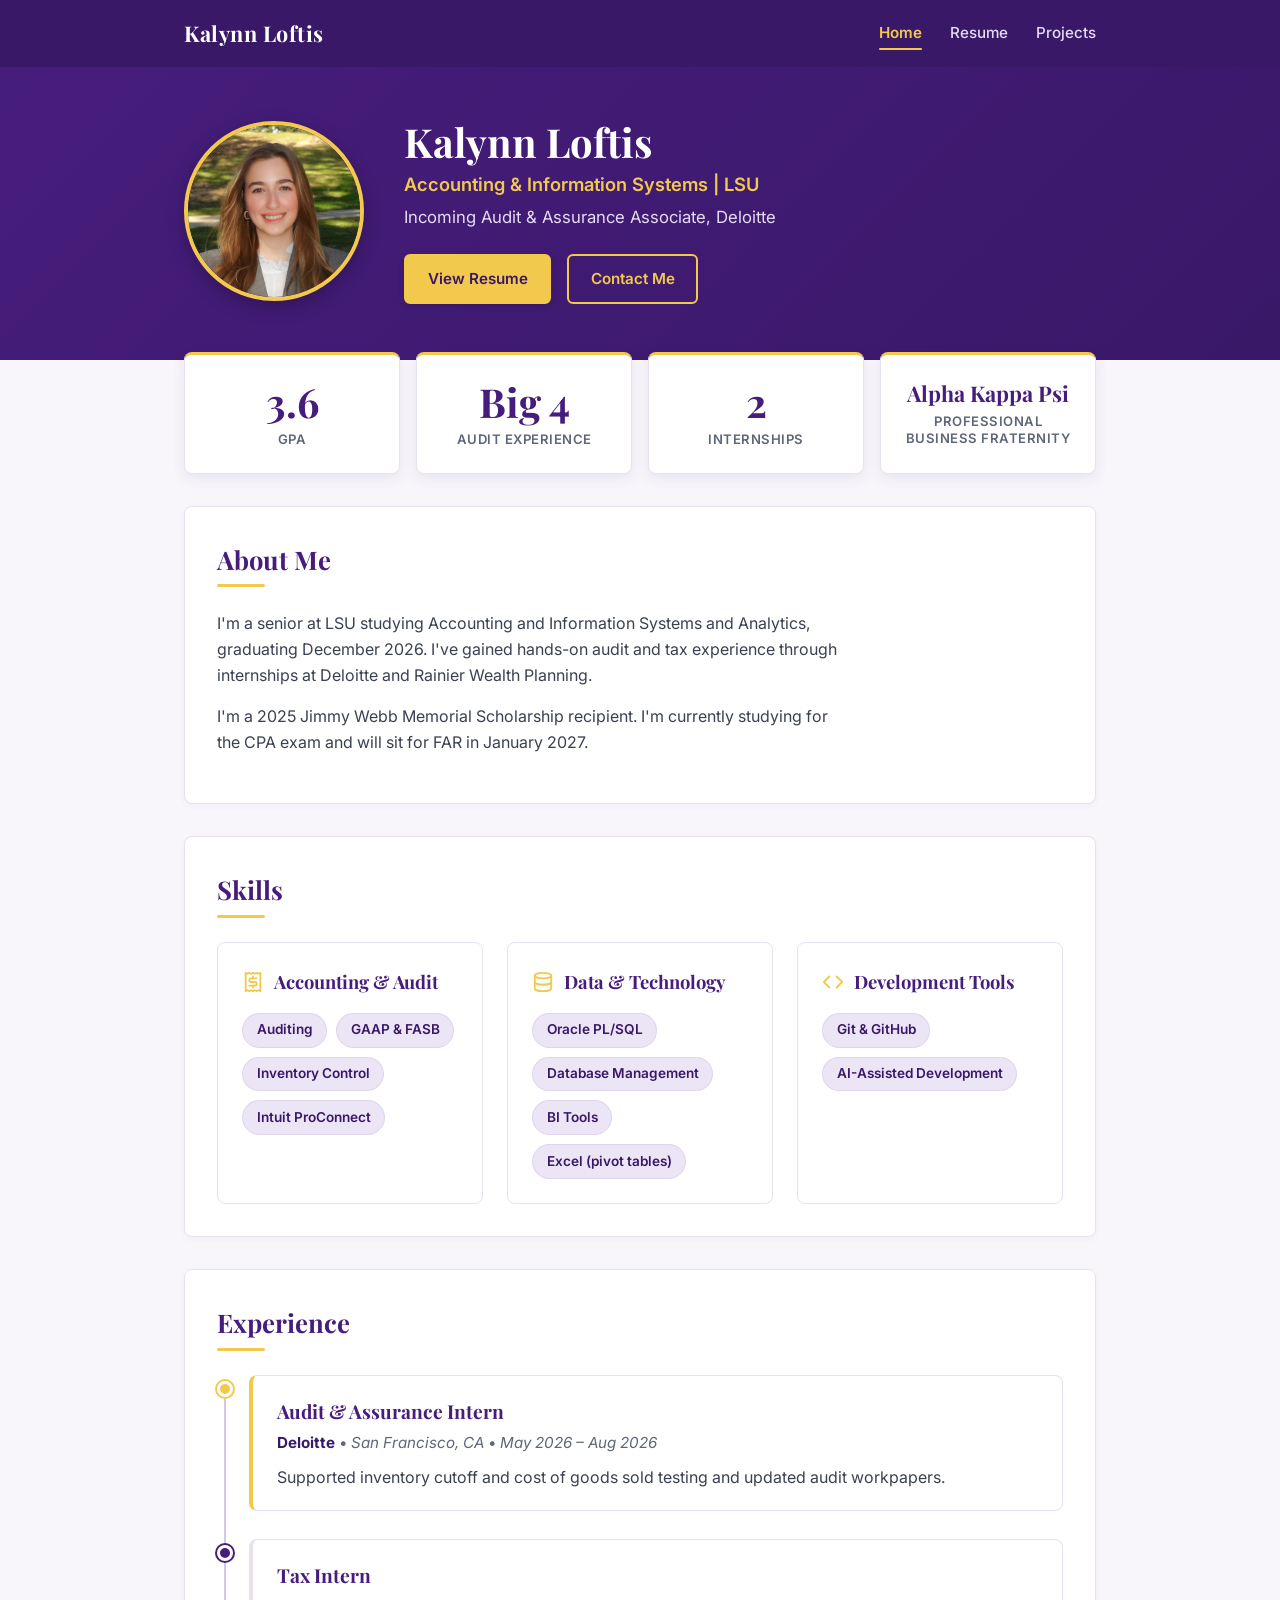
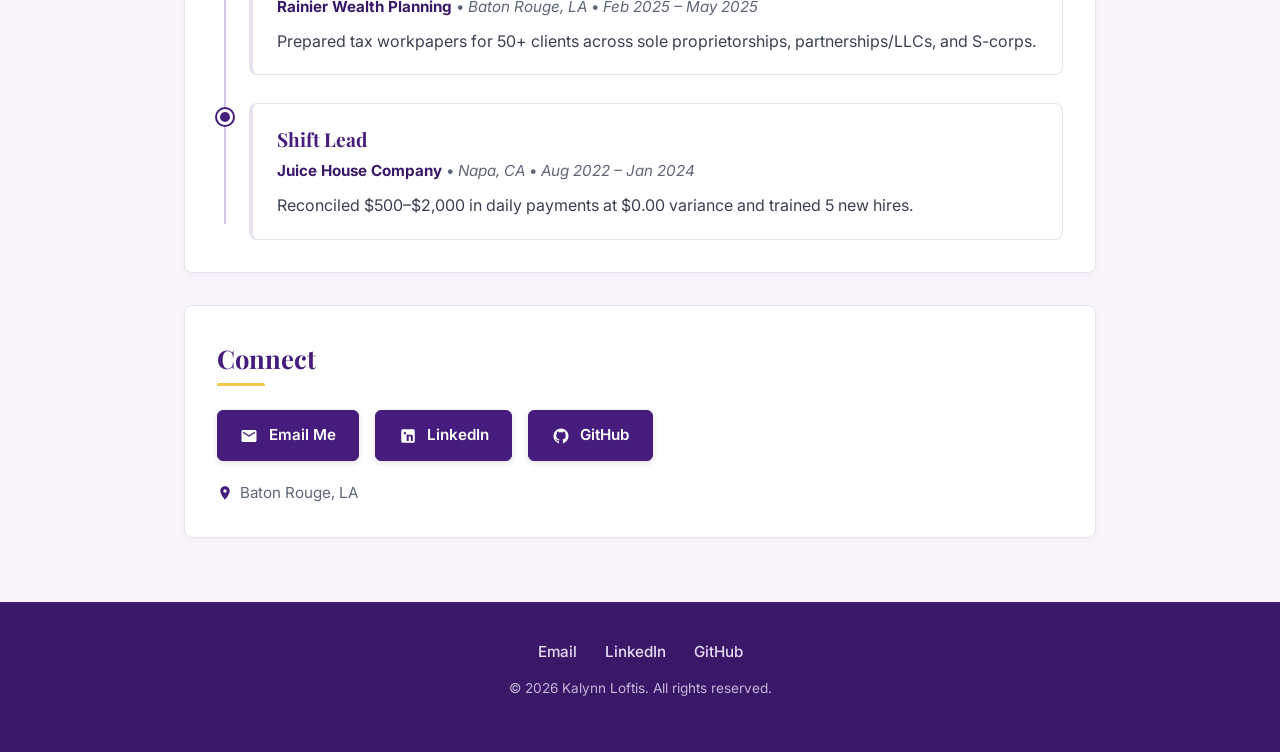
==== commit e5e3ad28: "Refine homepage layout and bump stylesheet version to fix caching" ====
--- a/index.html
+++ b/index.html
@@ -7,7 +7,7 @@
   <link rel="preconnect" href="https://fonts.googleapis.com">
   <link rel="preconnect" href="https://fonts.gstatic.com" crossorigin>
   <link href="https://fonts.googleapis.com/css2?family=Inter:wght@400;500;600;700&family=Playfair+Display:wght@600;700;800&display=swap" rel="stylesheet">
-  <link rel="stylesheet" href="styles.css?v=5">
+  <link rel="stylesheet" href="styles.css?v=8">
 </head>
 <body>
   <header>
@@ -43,21 +43,21 @@
 
   <main>
     <!-- Quick-Stats Row (Overlapping the Hero by 30px) -->
-    <div class="stats-row">
-      <div class="stat-card">
-        <div class="stat-value" aria-label="3.6">3.6</div>
+    <div class="stats-row countup-group">
+      <div class="stat-card">
+        <div class="stat-value" aria-label="3.6" data-countup="3.6" data-countup-decimals="1">3.6</div>
         <div class="stat-label">GPA</div>
       </div>
       <div class="stat-card">
-        <div class="stat-value">Big 4</div>
+        <div class="stat-value" data-countup-fade>Big 4</div>
         <div class="stat-label">Audit Experience</div>
       </div>
       <div class="stat-card">
-        <div class="stat-value" aria-label="2">2</div>
+        <div class="stat-value" aria-label="2" data-countup="2">2</div>
         <div class="stat-label">Internships</div>
       </div>
       <div class="stat-card">
-        <div class="stat-value stat-value-sm">Alpha Kappa Psi</div>
+        <div class="stat-value stat-value-sm" data-countup-fade>Alpha Kappa Psi</div>
         <div class="stat-label">Professional Business Fraternity</div>
       </div>
     </div>
@@ -65,7 +65,10 @@
     <!-- About Me Section -->
     <section id="about-me">
       <h2>About Me</h2>
-      <p>I'm a senior at LSU studying Accounting and Information Systems and Analytics, graduating December 2026. I've gained hands-on audit and tax experience through internships at Deloitte and Rainier Wealth Planning, and I'm a 2025 Jimmy Webb Memorial Scholarship recipient. I'm currently studying for the CPA exam and will sit for FAR in January 2027.</p>
+      <div class="prose">
+        <p>I'm a senior at LSU studying Accounting and Information Systems and Analytics, graduating December 2026. I've gained hands-on audit and tax experience through internships at Deloitte and Rainier Wealth Planning.</p>
+        <p>I'm a 2025 Jimmy Webb Memorial Scholarship recipient. I'm currently studying for the CPA exam and will sit for FAR in January 2027.</p>
+      </div>
     </section>
 
     <!-- Skills Section -->
@@ -194,90 +197,6 @@
     <p class="footer-copy">&copy; 2026 Kalynn Loftis. All rights reserved.</p>
   </footer>
 
-  <script>
-    (function () {
-      // Skip animation if the visitor prefers reduced motion
-      if (window.matchMedia && window.matchMedia('(prefers-reduced-motion: reduce)').matches) {
-        return;
-      }
-
-      var statsRow = document.querySelector('.stats-row');
-      if (!statsRow) return;
-
-      var countItems = [
-        { el: document.querySelector('.stats-row .stat-card:nth-child(1) .stat-value'), target: 3.6, decimals: 1 },
-        { el: document.querySelector('.stats-row .stat-card:nth-child(3) .stat-value'), target: 2, decimals: 0 }
-      ];
-
-      var fadeItems = [
-        document.querySelector('.stats-row .stat-card:nth-child(2) .stat-value'),
-        document.querySelector('.stats-row .stat-card:nth-child(4) .stat-value')
-      ];
-
-      if (!countItems[0].el || !countItems[1].el || !fadeItems[0] || !fadeItems[1]) {
-        return;
-      }
-
-      function startAnimation() {
-        var duration = 2000; // ~2 seconds
-        var startTime = null;
-
-        // Initialize values as animation begins
-        countItems.forEach(function (item) {
-          item.el.textContent = (0).toFixed(item.decimals);
-        });
-        fadeItems.forEach(function (el) {
-          el.style.opacity = '0';
-        });
-
-        function step(timestamp) {
-          if (!startTime) startTime = timestamp;
-          var elapsed = timestamp - startTime;
-          var progress = Math.min(elapsed / duration, 1);
-          // Ease-out cubic for smooth deceleration at the end
-          var eased = 1 - Math.pow(1 - progress, 3);
-
-          countItems.forEach(function (item) {
-            var current = item.target * eased;
-            item.el.textContent = item.decimals > 0 ? current.toFixed(item.decimals) : Math.round(current);
-          });
-
-          fadeItems.forEach(function (el) {
-            el.style.opacity = eased;
-          });
-
-          if (progress < 1) {
-            requestAnimationFrame(step);
-          } else {
-            // Guarantee exact final numbers at completion
-            countItems.forEach(function (item) {
-              item.el.textContent = item.decimals > 0 ? item.target.toFixed(item.decimals) : item.target;
-            });
-            fadeItems.forEach(function (el) {
-              el.style.opacity = '';
-            });
-          }
-        }
-
-        requestAnimationFrame(step);
-      }
-
-      // Start animation when stats row scrolls into view (run only once)
-      if ('IntersectionObserver' in window) {
-        var observer = new IntersectionObserver(function (entries, obs) {
-          entries.forEach(function (entry) {
-            if (entry.isIntersecting) {
-              obs.unobserve(entry.target);
-              startAnimation();
-            }
-          });
-        }, { threshold: 0.15 });
-
-        observer.observe(statsRow);
-      } else {
-        startAnimation();
-      }
-    })();
-  </script>
+  <script src="script.js"></script>
 </body>
 </html>
--- a/styles.css
+++ b/styles.css
@@ -192,7 +192,7 @@
 .hero-header {
   background: linear-gradient(135deg, var(--purple-main) 0%, var(--purple-dark) 100%);
   color: #FFFFFF;
-  padding: 3.25rem 0 5.5rem 0;
+  padding: 3.25rem 0 3.5rem 0;
   width: 100%;
   border-radius: 0 !important;
   border: none !important;
@@ -348,16 +348,16 @@
   transform: translateY(-2px);
 }
 
-/* Quick-Stats Row (Overlaps Hero Bottom by 30px, Identical Height) */
+/* Quick-Stats Row (Floats over hero bottom by 40px, equal height) */
 .stats-row {
   display: grid;
   grid-template-columns: repeat(4, 1fr);
   gap: 1rem;
-  margin-top: -30px;
+  margin-top: -40px;
   margin-bottom: 2rem;
   position: relative;
   z-index: 10;
-  align-items: start;
+  align-items: stretch;
 }
 
 .stat-card {
@@ -365,12 +365,12 @@
   border: 1px solid var(--border-color);
   border-top: 3px solid var(--gold);
   border-radius: var(--radius);
-  padding: 28px 1rem;
+  padding: 1.6rem 1rem;
   text-align: center;
   box-shadow: 0 4px 14px rgba(70, 29, 124, 0.09);
   display: flex;
   flex-direction: column;
-  justify-content: flex-start;
+  justify-content: center;
   align-items: center;
   transition: var(--transition);
 }
@@ -421,6 +421,11 @@
   padding: 2rem;
   margin-bottom: 2rem;
   box-shadow: 0 2px 6px rgba(70, 29, 124, 0.04);
+}
+
+/* About Me prose: comfortable reading width */
+#about-me .prose {
+  max-width: 62ch;
 }
 
 /* Grids */
@@ -1164,13 +1169,14 @@
   .stats-row {
     grid-template-columns: repeat(2, 1fr);
     gap: 0.75rem;
-    margin-top: -30px;
+    margin-top: -40px;
     margin-bottom: 1.5rem;
+    align-items: stretch;
   }
 
   .stat-card {
-    padding: 0.75rem 0.5rem;
-    min-height: 76px;
+    padding: 1.15rem 0.5rem;
+    min-height: 80px;
   }
 
   .stat-value {
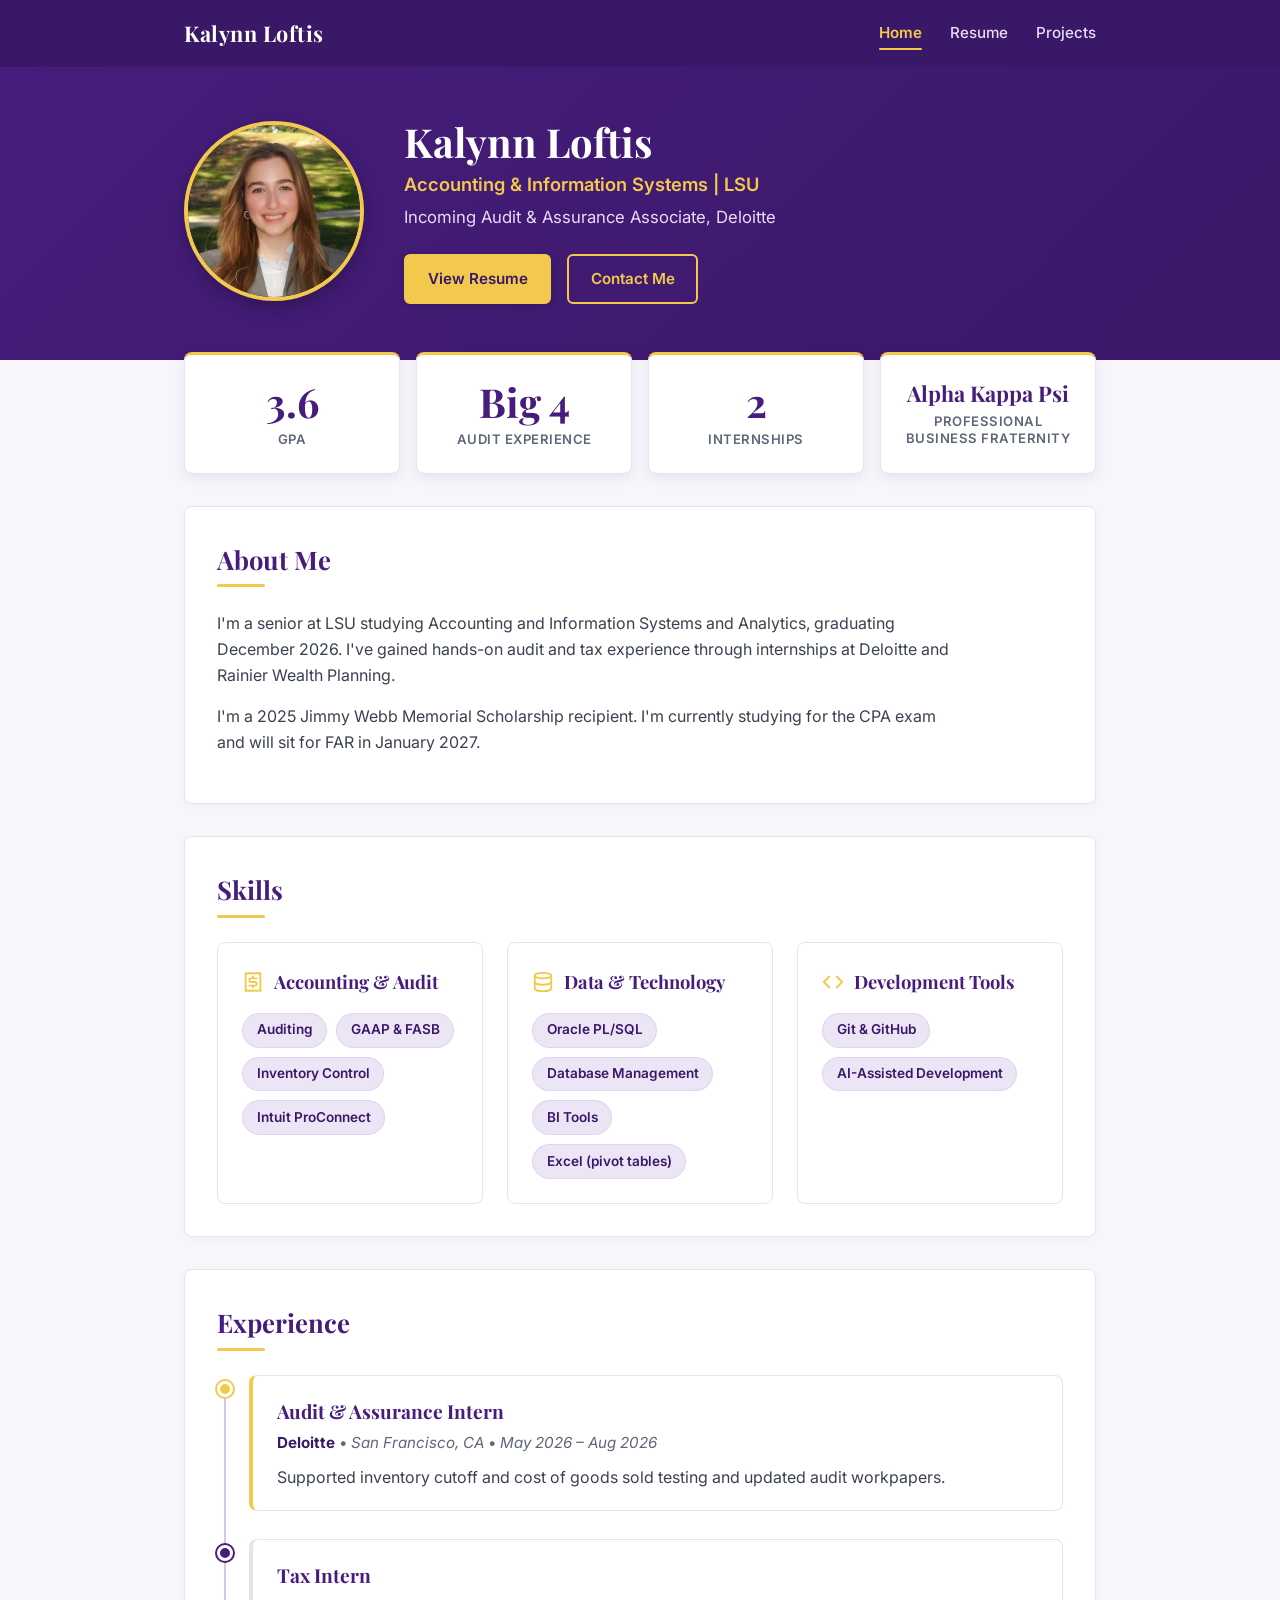
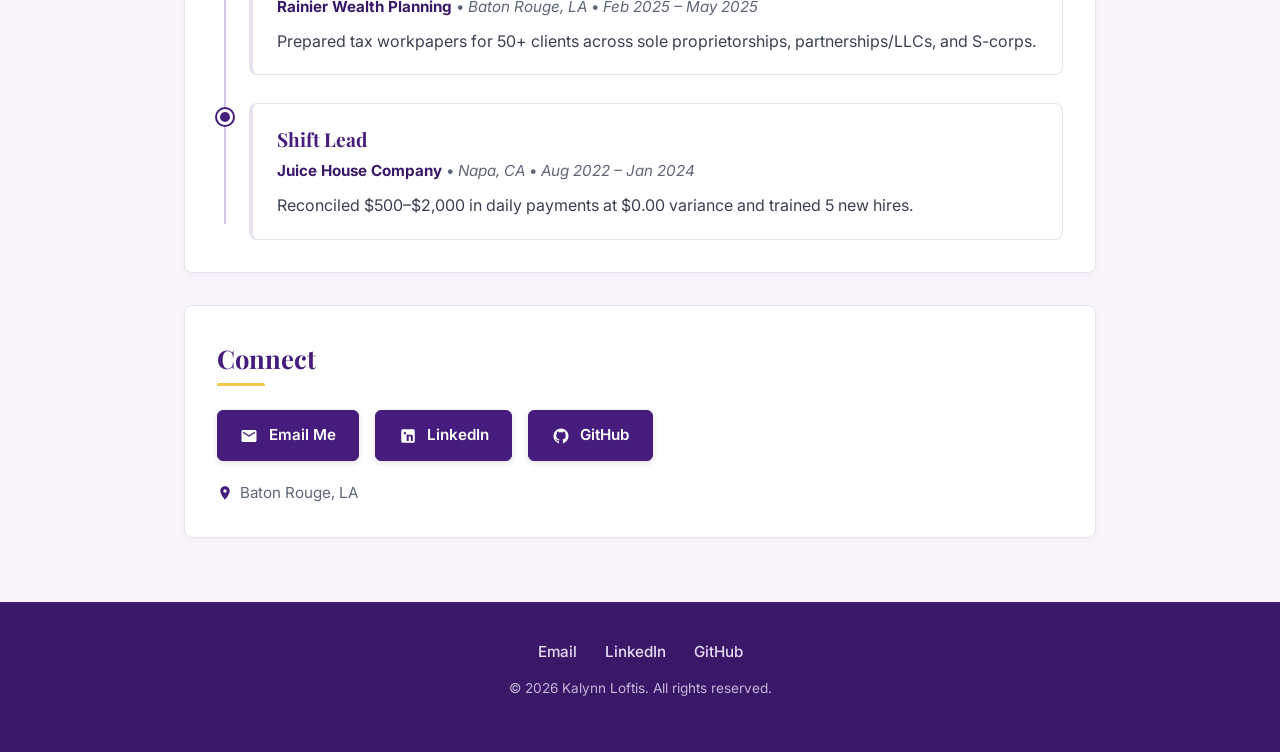
==== commit 77d40065: "Widen About Me text for better balance" ====
--- a/index.html
+++ b/index.html
@@ -3,11 +3,22 @@
 <head>
   <meta charset="UTF-8">
   <meta name="viewport" content="width=device-width, initial-scale=1.0">
-  <title>Home | Kalynn Loftis - Accounting & Information Systems</title>
+  <title>Home | Kalynn Loftis - Accounting &amp; Information Systems</title>
+  <!-- SEO & Social Sharing -->
+  <meta name="description" content="LSU Accounting and Information Systems senior and incoming Deloitte Audit &amp; Assurance Associate.">
+  <meta property="og:type" content="website">
+  <meta property="og:url" content="https://kalynnloftis02.github.io/kalynn-website/index.html">
+  <meta property="og:title" content="Kalynn Loftis, Accounting &amp; Information Systems at LSU">
+  <meta property="og:description" content="LSU Accounting and Information Systems senior and incoming Deloitte Audit &amp; Assurance Associate.">
+  <meta property="og:image" content="https://kalynnloftis02.github.io/kalynn-website/kalynn-headshot.jpg">
+  <meta name="twitter:card" content="summary_large_image">
+  <meta name="twitter:title" content="Kalynn Loftis, Accounting &amp; Information Systems at LSU">
+  <meta name="twitter:description" content="LSU Accounting and Information Systems senior and incoming Deloitte Audit &amp; Assurance Associate.">
+  <meta name="twitter:image" content="https://kalynnloftis02.github.io/kalynn-website/kalynn-headshot.jpg">
   <link rel="preconnect" href="https://fonts.googleapis.com">
   <link rel="preconnect" href="https://fonts.gstatic.com" crossorigin>
   <link href="https://fonts.googleapis.com/css2?family=Inter:wght@400;500;600;700&family=Playfair+Display:wght@600;700;800&display=swap" rel="stylesheet">
-  <link rel="stylesheet" href="styles.css?v=8">
+  <link rel="stylesheet" href="styles.css?v=10">
 </head>
 <body>
   <header>
--- a/styles.css
+++ b/styles.css
@@ -301,7 +301,7 @@
 .page-banner-subtitle {
   font-size: 1.05rem;
   font-weight: 500;
-  color: var(--lavender-light);
+  color: var(--gold);
   margin-bottom: 0;
   letter-spacing: 0.2px;
 }
@@ -425,7 +425,7 @@
 
 /* About Me prose: comfortable reading width */
 #about-me .prose {
-  max-width: 62ch;
+  max-width: 75ch;
 }
 
 /* Grids */
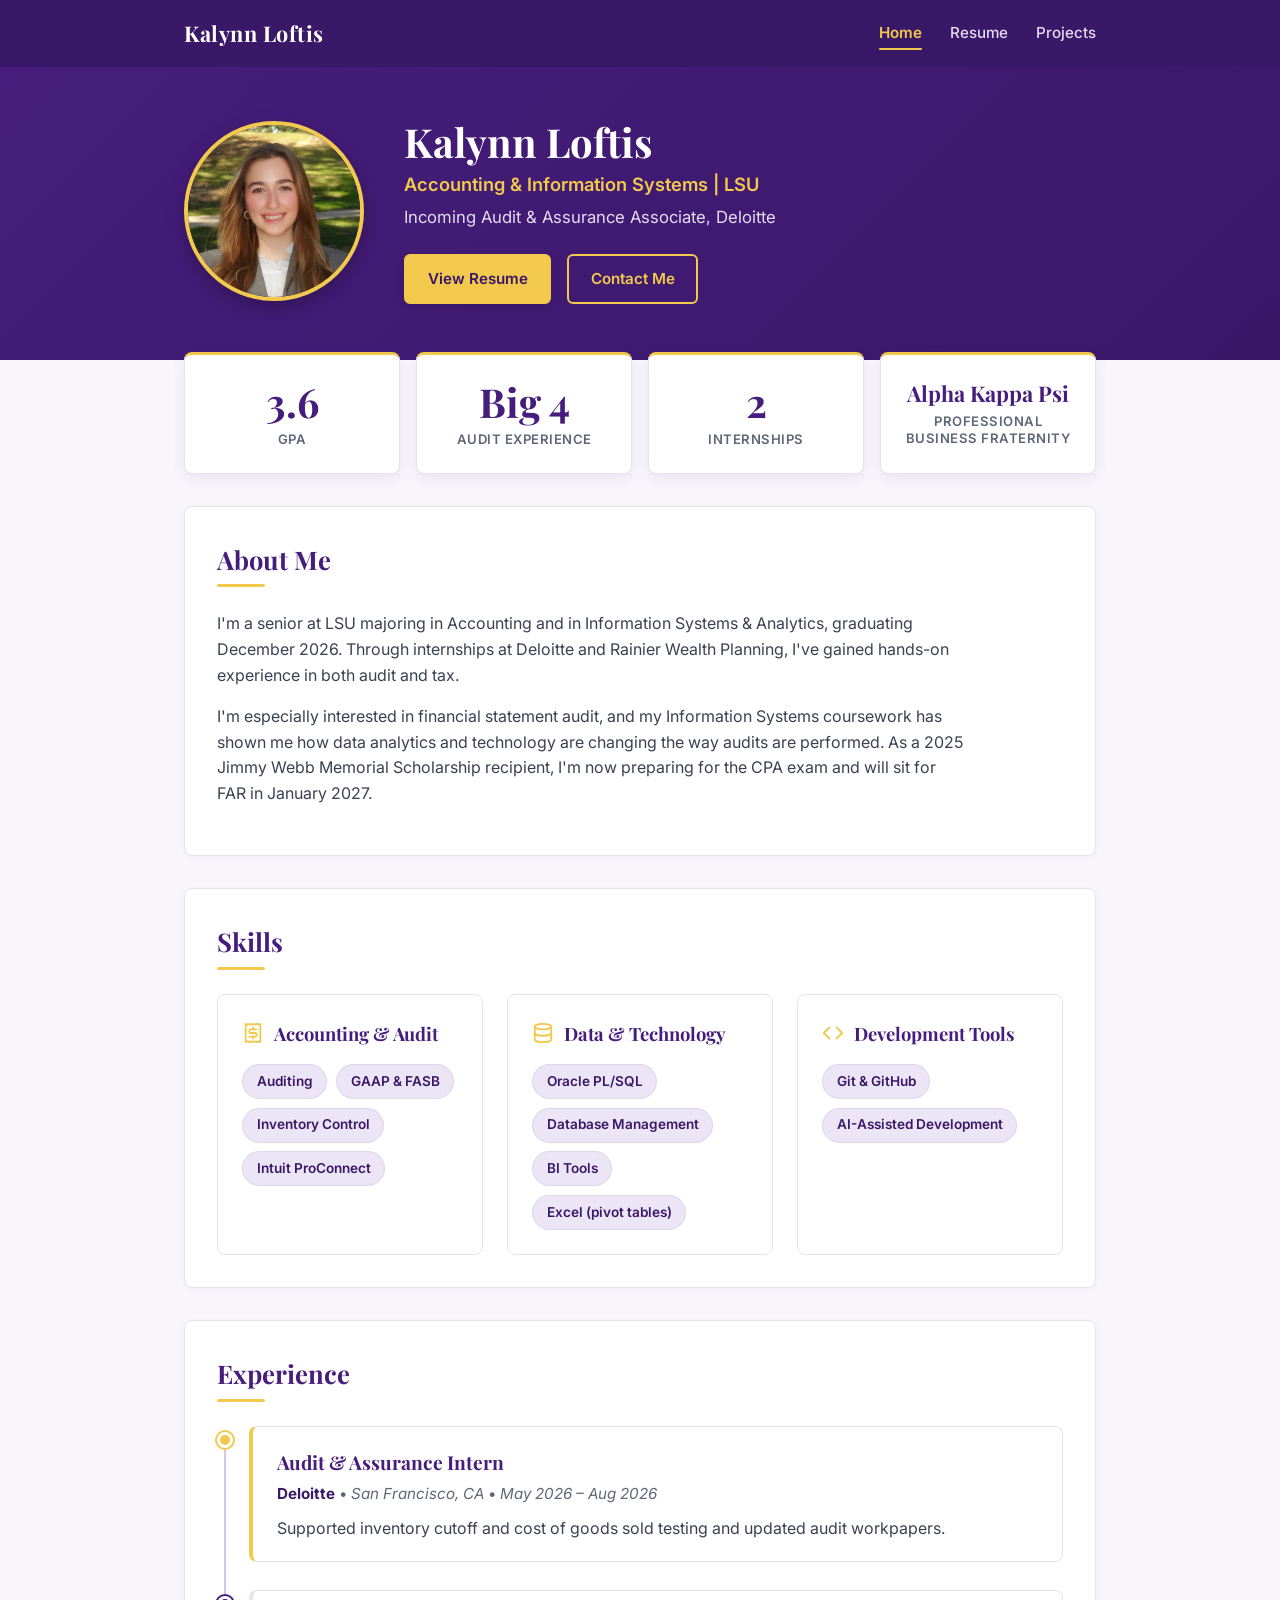
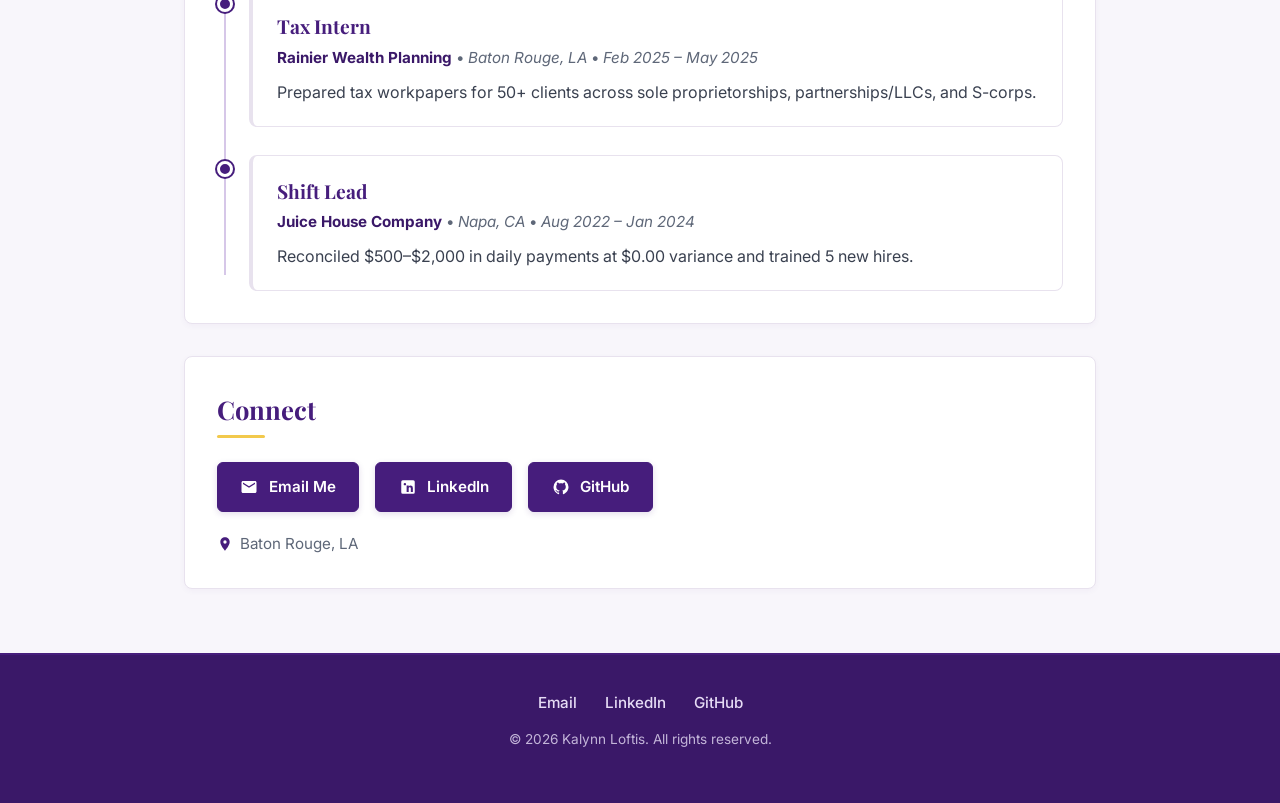
==== commit e5615383: "Refine About Me wording and add audit interest" ====
--- a/index.html
+++ b/index.html
@@ -77,8 +77,8 @@
     <section id="about-me">
       <h2>About Me</h2>
       <div class="prose">
-        <p>I'm a senior at LSU studying Accounting and Information Systems and Analytics, graduating December 2026. I've gained hands-on audit and tax experience through internships at Deloitte and Rainier Wealth Planning.</p>
-        <p>I'm a 2025 Jimmy Webb Memorial Scholarship recipient. I'm currently studying for the CPA exam and will sit for FAR in January 2027.</p>
+        <p>I'm a senior at LSU majoring in Accounting and in Information Systems &amp; Analytics, graduating December 2026. Through internships at Deloitte and Rainier Wealth Planning, I've gained hands-on experience in both audit and tax.</p>
+        <p>I'm especially interested in financial statement audit, and my Information Systems coursework has shown me how data analytics and technology are changing the way audits are performed. As a 2025 Jimmy Webb Memorial Scholarship recipient, I'm now preparing for the CPA exam and will sit for FAR in January 2027.</p>
       </div>
     </section>
 
